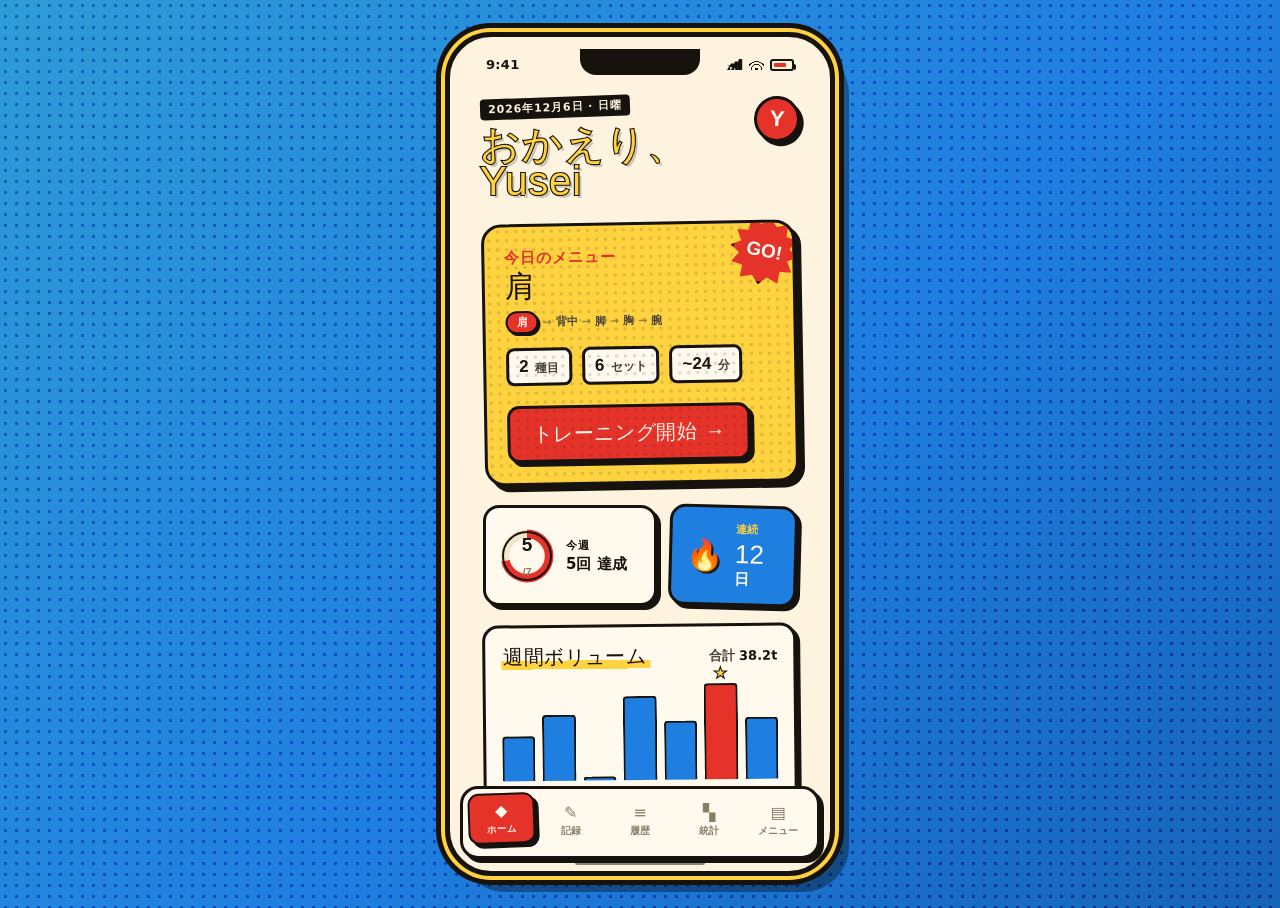
==== index.html @ d65d7e04 "feat: 筋トレ記録アプリ（5部位ローテーション・スプレッドシートDB・PWA対応）" ====
<!doctype html>
<html lang="ja">
<head>
  <meta charset="utf-8" />
  <meta name="viewport" content="width=device-width, initial-scale=1, viewport-fit=cover" />
  <title>筋トレ記録</title>
  <meta name="theme-color" content="#ffd23f" />
  <link rel="manifest" href="manifest.webmanifest" />
  <!-- iOS: ホーム画面に追加でフルスクリーン起動 -->
  <meta name="apple-mobile-web-app-capable" content="yes" />
  <meta name="apple-mobile-web-app-status-bar-style" content="default" />
  <meta name="apple-mobile-web-app-title" content="筋トレ" />
  <link rel="apple-touch-icon" href="apple-touch-icon.png" />
  <link rel="stylesheet" href="css/style.css" />
</head>
<body>
  <!-- デスクトップで見たときの背景。実機ではフレームは消える想定 -->
  <div class="stage">
    <div class="phone" role="application" aria-label="筋トレ記録アプリ プロトタイプ">
      <div class="phone__notch" aria-hidden="true"></div>

      <!-- ステータスバー -->
      <div class="statusbar" aria-hidden="true">
        <span class="statusbar__time">9:41</span>
        <span class="statusbar__icons">
          <i class="ic ic-signal"></i><i class="ic ic-wifi"></i><i class="ic ic-batt"></i>
        </span>
      </div>

      <!-- スクリーン群 -->
      <main class="screens" id="screens">

        <!-- ========== ホーム ========== -->
        <section class="screen is-active" id="screen-home" aria-labelledby="home-h">
          <header class="topbar">
            <div>
              <p class="topbar__eyebrow">2026年7月11日 · 土曜</p>
              <h1 class="topbar__title" id="home-h">おかえり、Yusei</h1>
            </div>
            <div class="avatar" aria-hidden="true">Y</div>
          </header>

          <!-- 今日のメニュー（ヒーローカード） -->
          <article class="hero-card">
            <div class="hero-card__glow" aria-hidden="true"></div>
            <p class="hero-card__label">今日のメニュー</p>
            <h2 class="hero-card__title" id="hero-menu">肩</h2>
            <p class="hero-card__rotation" id="hero-rotation" aria-label="部位ローテーション"></p>
            <ul class="hero-card__meta" id="hero-meta">
              <li><b>2</b> 種目</li>
              <li><b>6</b> セット</li>
              <li><b>~24</b> 分</li>
            </ul>
            <button class="btn btn--accent" data-goto="log">
              トレーニング開始
              <span class="btn__arrow" aria-hidden="true">→</span>
            </button>
          </article>

          <!-- ストリーク & 週間リング -->
          <div class="stat-row">
            <article class="stat-card">
              <div class="ring" style="--val:71" id="week-ring">
                <svg viewBox="0 0 44 44" aria-hidden="true">
                  <circle class="ring__bg" cx="22" cy="22" r="18" />
                  <circle class="ring__fg" cx="22" cy="22" r="18" />
                </svg>
                <span class="ring__num" id="week-ring-num">5<small>/7</small></span>
              </div>
              <div class="stat-card__body">
                <p class="stat-card__k">今週</p>
                <p class="stat-card__v" id="week-count">5回 達成</p>
              </div>
            </article>

            <article class="stat-card stat-card--streak">
              <span class="flame" aria-hidden="true">🔥</span>
              <div class="stat-card__body">
                <p class="stat-card__k">連続</p>
                <p class="stat-card__v"><b id="streak-num">12</b> 日</p>
              </div>
            </article>
          </div>

          <!-- 週間ボリューム（ミニ棒グラフ） -->
          <article class="panel">
            <div class="panel__head">
              <h3 class="panel__title">週間ボリューム</h3>
              <span class="panel__sub">合計 <b id="week-total">38.2t</b></span>
            </div>
            <div class="bars" id="home-bars" aria-hidden="true"></div>
            <div class="bars__labels">
              <span>月</span><span>火</span><span>水</span><span>木</span><span>金</span><span>土</span><span>日</span>
            </div>
          </article>

          <!-- 直近の自己ベスト -->
          <article class="panel">
            <div class="panel__head">
              <h3 class="panel__title">最近の自己ベスト</h3>
              <span class="pr-tag">PR</span>
            </div>
            <ul class="pr-list" id="home-pr-list">
              <li><span>ベンチプレス</span><b>90 kg <small>×5</small></b></li>
              <li><span>スクワット</span><b>120 kg <small>×3</small></b></li>
            </ul>
          </article>
        </section>

        <!-- ========== 記録 ========== -->
        <section class="screen" id="screen-log" aria-labelledby="log-h" hidden>
          <header class="topbar">
            <div>
              <p class="topbar__eyebrow" id="log-eyebrow">今日のトレーニング</p>
              <h1 class="topbar__title" id="log-h">肩</h1>
            </div>
            <button class="pill pill--live"><span class="dot"></span>LIVE</button>
          </header>

          <!-- 進行中サマリー -->
          <div class="log-summary">
            <div><p class="log-summary__k">ボリューム</p><p class="log-summary__v">6,420<small>kg</small></p></div>
            <div><p class="log-summary__k">セット</p><p class="log-summary__v">9<small>/18</small></p></div>
            <div><p class="log-summary__k">種目</p><p class="log-summary__v">2<small>/5</small></p></div>
          </div>

          <!-- 種目カード群 -->
          <div id="exercise-list"></div>

          <button class="btn btn--ghost btn--full" id="add-exercise">＋ 種目を追加</button>
          <button class="btn btn--accent btn--full" id="finish-session" data-goto="history">トレーニングを終了</button>
        </section>

        <!-- ========== 履歴 ========== -->
        <section class="screen" id="screen-history" aria-labelledby="hist-h" hidden>
          <header class="topbar">
            <div>
              <p class="topbar__eyebrow" id="hist-sub">これまで 142 セッション</p>
              <h1 class="topbar__title" id="hist-h">履歴</h1>
            </div>
          </header>
          <div class="history-list" id="history-list"></div>
        </section>

        <!-- ========== 統計 ========== -->
        <section class="screen" id="screen-stats" aria-labelledby="stats-h" hidden>
          <header class="topbar">
            <div>
              <p class="topbar__eyebrow">直近12週</p>
              <h1 class="topbar__title" id="stats-h">統計</h1>
            </div>
          </header>

          <article class="panel">
            <div class="panel__head">
              <h3 class="panel__title">総ボリューム推移</h3>
              <span class="panel__sub trend-up" id="trend-pct">▲ 8.4%</span>
            </div>
            <svg class="line-chart" id="line-chart" viewBox="0 0 300 120" preserveAspectRatio="none" aria-hidden="true"></svg>
          </article>

          <article class="panel">
            <h3 class="panel__title">部位別バランス</h3>
            <ul class="muscle-list" id="muscle-list"></ul>
          </article>

          <article class="panel">
            <div class="panel__head">
              <h3 class="panel__title">自己ベスト</h3>
              <span class="pr-tag">PR</span>
            </div>
            <ul class="pr-list pr-list--big" id="pr-list"></ul>
          </article>
        </section>

        <!-- ========== メニュー編集（部位別） ========== -->
        <section class="screen" id="screen-menu" aria-labelledby="menu-h" hidden>
          <header class="topbar">
            <div>
              <p class="topbar__eyebrow">部位別で組む</p>
              <h1 class="topbar__title" id="menu-h">メニュー編集</h1>
            </div>
            <button class="pill" id="menu-count" aria-live="polite">0 種目</button>
          </header>

          <!-- メニュー切替（肩 / 背中 … ＋で追加） -->
          <div class="menu-tabs" id="menu-tabs" role="tablist" aria-label="メニュー選択"></div>

          <!-- 選択中メニューの名前（編集可） -->
          <label class="menu-name">
            <span class="menu-name__k">メニュー名</span>
            <input class="menu-name__in" id="menu-name" type="text" maxlength="24" />
          </label>

          <!-- 部位別セクション（アコーディオン） -->
          <div id="muscle-groups"></div>
        </section>

      </main>

      <!-- ボトムナビ -->
      <nav class="tabbar" aria-label="メインナビゲーション">
        <button class="tab is-active" data-goto="home" aria-current="page">
          <span class="tab__ico">◆</span><span class="tab__lbl">ホーム</span>
        </button>
        <button class="tab" data-goto="log">
          <span class="tab__ico">✎</span><span class="tab__lbl">記録</span>
        </button>
        <button class="tab" data-goto="history">
          <span class="tab__ico">≡</span><span class="tab__lbl">履歴</span>
        </button>
        <button class="tab" data-goto="stats">
          <span class="tab__ico">▚</span><span class="tab__lbl">統計</span>
        </button>
        <button class="tab" data-goto="menu">
          <span class="tab__ico">▤</span><span class="tab__lbl">メニュー</span>
        </button>
      </nav>

      <div class="phone__home" aria-hidden="true"></div>
    </div>
  </div>

  <script src="js/config.js"></script>
  <script src="js/api.js"></script>
  <script src="js/app.js"></script>
</body>
</html>
---- css/style.css ----
/* =========================================================
   筋トレ記録アプリ — プロトタイプ
   方向性: アメコミ風（American comic / コミックブック）
   太い黒アウトライン × ハードシャドウ × 網点(ハーフトーン)
   × 原色(レッド/イエロー/ブルー) × バースト形状
   ========================================================= */

:root {
  /* --- comic palette --- */
  --ink:     #16120d;
  --paper:   #fdf3df;
  --paper-2: #fff9ee;
  --red:     #e6332a;
  --red-dk:  #b3231c;
  --yellow:  #ffd23f;
  --blue:    #1f7fe0;
  --pink:    #ff5aa0;
  --cream-line: #efe2c2;

  /* エイリアス（旧クラスが参照する変数を上書き） */
  --accent:     var(--red);
  --accent-2:   var(--red-dk);
  --accent-ink: var(--paper-2);
  --gold:       var(--yellow);
  --text:       var(--ink);
  --text-dim:   #4a4238;
  --text-mute:  #8a7d66;
  --line:       var(--ink);
  --surface-1:  var(--paper-2);
  --surface-2:  #f3e7cb;

  /* --- type --- */
  --display: "Bangers", "Anton", Impact, "DisplayJP", "Hiragino Sans", "Yu Gothic", sans-serif;
  --sans:    "Hiragino Sans", "Yu Gothic", "Helvetica Neue", system-ui, sans-serif;

  /* --- shape / motion --- */
  --bd: 3px solid var(--ink);
  --pop: 6px 6px 0 var(--ink);
  --pop-sm: 4px 4px 0 var(--ink);
  --ease: cubic-bezier(0.22, 1.4, 0.4, 1);
  --dur: 300ms;
  --r-lg: 20px;
  --r-md: 16px;
  --r-sm: 10px;
}

* { box-sizing: border-box; margin: 0; padding: 0; }

/* 見出し(Bangers)の日本語フォールバック用: 極太ゴシックに固定
   （Bangersに和文グリフが無く、素のヒラギノW3に落ちて細く見えるのを防ぐ） */
@font-face {
  font-family: "DisplayJP";
  src: local("Hiragino Sans W8"), local("HiraginoSans-W8"),
       local("Hiragino Kaku Gothic StdN W8"),
       local("Yu Gothic Bold"), local("YuGothic-Bold");
  unicode-range: U+3000-30FF, U+4E00-9FFF, U+F900-FAFF, U+FF00-FFEF; /* かな・漢字・全角 */
}

/* ---- halftone helper: 網点 ---- */
:root {
  --halftone: radial-gradient(circle at center, var(--ink) 1.4px, transparent 1.6px);
}

body {
  font-family: var(--sans);
  font-weight: 600; /* 本文もW6ベースで太めに（細ゴシック禁止） */
  color: var(--ink);
  background:
    var(--halftone) 0 0 / 11px 11px,
    linear-gradient(135deg, #2f9bd6, #1f7fe0 55%, #1663b8);
  background-blend-mode: soft-light, normal;
  min-height: 100vh;
  display: grid;
  place-items: center;
  padding: 32px 16px;
  -webkit-font-smoothing: antialiased;
}

/* ---------- phone frame ---------- */
.stage { perspective: none; }

.phone {
  position: relative;
  width: 390px;
  height: 844px;
  max-height: calc(100vh - 48px);
  background: var(--paper);
  border-radius: 46px;
  padding: 12px;
  border: 5px solid var(--ink);
  box-shadow:
    0 0 0 4px var(--yellow),
    0 0 0 9px var(--ink),
    14px 16px 0 rgba(0,0,0,0.35);
  display: flex;
  flex-direction: column;
  overflow: hidden;
}

.phone__notch {
  position: absolute;
  top: 12px; left: 50%; transform: translateX(-50%);
  width: 120px; height: 26px;
  background: var(--ink);
  border-radius: 0 0 16px 16px;
  z-index: 40;
}

/* ---------- status bar ---------- */
.statusbar {
  display: flex; justify-content: space-between; align-items: center;
  padding: 8px 24px 4px;
  font-size: 13px; font-weight: 800; letter-spacing: 0.3px;
  color: var(--ink);
}
.statusbar__icons { display: flex; gap: 6px; align-items: center; }
.ic { display: inline-block; }
.ic-signal { width: 16px; height: 11px;
  clip-path: polygon(0 60%,20% 60%,20% 100%,0 100%, 25% 40%,45% 40%,45% 100%,25% 100%,
    50% 22%,70% 22%,70% 100%,50% 100%, 75% 0,95% 0,95% 100%,75% 100%);
  background: currentColor; }
.ic-wifi { width: 15px; height: 11px;
  background: radial-gradient(circle at 50% 100%, currentColor 0 2px, transparent 2px),
  radial-gradient(circle at 50% 100%, transparent 5px, currentColor 5px 6px, transparent 6px),
  radial-gradient(circle at 50% 100%, transparent 8px, currentColor 8px 9px, transparent 9px); }
.ic-batt { width: 24px; height: 12px; border: 2px solid currentColor; border-radius: 3px;
  position: relative; }
.ic-batt::before { content:""; position:absolute; inset:2px; right:6px; background: var(--red);
  border-radius: 1px; }
.ic-batt::after { content:""; position:absolute; right:-4px; top:3px; width:2.5px; height:6px;
  background: currentColor; border-radius: 0 2px 2px 0; }

/* ---------- screens ---------- */
.screens { flex: 1; position: relative; overflow: hidden; }
.screen {
  position: absolute; inset: 0;
  overflow-y: auto;
  padding: 6px 18px 108px;
  scrollbar-width: none;
  opacity: 0;
  transform: translateY(16px) rotate(-1deg);
  pointer-events: none;
  transition: opacity var(--dur) var(--ease), transform var(--dur) var(--ease);
}
.screen::-webkit-scrollbar { display: none; }
.screen.is-active { opacity: 1; transform: none; pointer-events: auto; }
.screen[hidden] { display: none; }

/* ---------- topbar ---------- */
.topbar { display: flex; justify-content: space-between; align-items: flex-start; padding: 14px 0 18px; }
.topbar__eyebrow {
  display: inline-block;
  font-size: 11px; letter-spacing: 0.08em; text-transform: uppercase;
  color: var(--paper); font-weight: 800; margin-bottom: 8px;
  background: var(--ink); padding: 3px 8px; border-radius: 4px;
  transform: rotate(-2deg);
}
.topbar__title {
  font-family: var(--display); font-weight: 400;
  font-size: 40px; line-height: 0.92; letter-spacing: 0.02em;
  color: var(--yellow);
  -webkit-text-stroke: 2.2px var(--ink);
  paint-order: stroke fill;
  text-shadow: 3px 3px 0 rgba(0,0,0,0.18);
}
.avatar {
  width: 46px; height: 46px; border-radius: 50%;
  display: grid; place-items: center; flex: none;
  font-family: var(--display); font-size: 22px; color: var(--paper-2);
  background: var(--red); border: var(--bd);
  box-shadow: var(--pop-sm);
  transform: rotate(4deg);
}

/* ---------- hero card ---------- */
.hero-card {
  position: relative; overflow: hidden;
  border-radius: var(--r-lg);
  padding: 22px 20px 20px;
  background: var(--yellow);
  border: var(--bd);
  box-shadow: var(--pop);
  margin: 4px 3px 22px;
  transform: rotate(-1deg);
}
.hero-card__glow {
  position: absolute; inset: 0;
  background: var(--halftone) 0 0 / 9px 9px;
  opacity: 0.14; pointer-events: none;
}
/* burst badge */
.hero-card::after {
  content: "GO!"; position: absolute; top: -6px; right: -6px;
  width: 62px; height: 62px; display: grid; place-items: center;
  font-family: var(--display); font-size: 19px; color: var(--paper-2);
  background: var(--red); border: var(--bd);
  transform: rotate(12deg);
  clip-path: polygon(50% 0,61% 12%,78% 6%,78% 24%,95% 26%,86% 41%,100% 50%,86% 59%,95% 74%,78% 76%,78% 94%,61% 88%,50% 100%,39% 88%,22% 94%,22% 76%,5% 74%,14% 59%,0 50%,14% 41%,5% 26%,22% 24%,22% 6%,39% 12%);
}
.hero-card__label {
  font-family: var(--display); font-size: 15px; letter-spacing: 0.06em;
  color: var(--red); margin-bottom: 4px;
}
.hero-card__title {
  font-family: var(--display); font-size: 30px; font-weight: 400;
  line-height: 1.02; margin-bottom: 8px; color: var(--ink);
  letter-spacing: 0.01em;
}
/* 部位ローテーション（肩→背中→脚→胸→腕、今日の部位を強調） */
.hero-card__rotation {
  position: relative;
  display: flex; flex-wrap: wrap; align-items: center; gap: 4px;
  font-size: 11px; font-weight: 800; color: var(--text-dim);
  margin-bottom: 14px;
}
.hero-card__rotation b {
  background: var(--red); color: var(--paper-2);
  border: 2px solid var(--ink); border-radius: 999px;
  padding: 2px 9px;
  box-shadow: 2px 2px 0 var(--ink);
}
.hero-card__rotation .sep { opacity: 0.55; }
.hero-card__meta {
  list-style: none; display: flex; gap: 10px; margin-bottom: 20px;
}
.hero-card__meta li {
  background: var(--paper-2); border: var(--bd); border-radius: 8px;
  padding: 6px 10px; font-size: 12px; font-weight: 800; color: var(--text-dim);
}
.hero-card__meta b { font-family: var(--display); color: var(--ink); font-size: 17px; margin-right: 2px; }

/* ---------- buttons ---------- */
.btn {
  font-family: var(--display); font-size: 20px; font-weight: 400; letter-spacing: 0.03em;
  border: var(--bd); border-radius: 12px; cursor: pointer;
  padding: 12px 22px;
  display: inline-flex; align-items: center; justify-content: center; gap: 8px;
  transition: transform 120ms var(--ease), box-shadow 120ms var(--ease);
  color: var(--paper-2);
  background: var(--red);
  box-shadow: var(--pop-sm);
}
.btn--accent:hover { transform: translate(-2px,-2px); box-shadow: 7px 7px 0 var(--ink); }
.btn--accent:active { transform: translate(2px,2px); box-shadow: 2px 2px 0 var(--ink); }
.btn__arrow { transition: transform 200ms var(--ease); }
.btn--accent:hover .btn__arrow { transform: translateX(4px); }
.btn--full { width: 100%; margin-top: 14px; }
.btn--ghost {
  background: var(--paper-2); color: var(--ink);
  border: 3px dashed var(--ink); box-shadow: none;
}
.btn--ghost:hover { background: var(--yellow); box-shadow: var(--pop-sm); transform: translate(-2px,-2px); }

/* ---------- stat row ---------- */
.stat-row { display: grid; grid-template-columns: 1.15fr 0.85fr; gap: 12px; margin: 0 3px 18px; }
.stat-card {
  background: var(--paper-2); border: var(--bd); box-shadow: var(--pop-sm);
  border-radius: var(--r-md); padding: 14px;
  display: flex; align-items: center; gap: 12px;
}
.stat-card:nth-child(2) { transform: rotate(1.5deg); background: var(--blue); color: var(--paper-2); }
.stat-card__k { font-size: 11px; font-weight: 800; text-transform: uppercase; letter-spacing: 0.06em; margin-bottom: 2px; }
.stat-card--streak .stat-card__k { color: var(--yellow); }
.stat-card__v { font-size: 15px; font-weight: 800; }
.stat-card__v b { font-family: var(--display); font-size: 26px; font-weight: 400; }
.flame { font-size: 30px; filter: drop-shadow(2px 2px 0 var(--ink));
  animation: flicker 2s ease-in-out infinite; }
@keyframes flicker { 0%,100%{ transform: scale(1) rotate(-3deg);} 50%{ transform: scale(1.15) rotate(3deg);} }

/* progress ring */
.ring { position: relative; width: 54px; height: 54px; flex: none; }
.ring svg { width: 100%; height: 100%; transform: rotate(-90deg); }
.ring__bg { fill: none; stroke: var(--surface-2); stroke-width: 7; }
.ring__fg {
  fill: none; stroke: var(--red); stroke-width: 7; stroke-linecap: butt;
  stroke-dasharray: 113;
  stroke-dashoffset: calc(113 - 113 * var(--val) / 100);
  transition: stroke-dashoffset 900ms var(--ease);
}
.ring::after { content:""; position:absolute; inset:2px; border-radius:50%;
  border: 2.5px solid var(--ink); pointer-events:none; }
.ring__num { position: absolute; inset: 0; display: grid; place-items: center;
  font-family: var(--display); font-size: 19px; color: var(--ink); }
.ring__num small { font-size: 11px; color: var(--text-mute); }

/* ---------- panel ---------- */
.panel {
  background: var(--paper-2); border: var(--bd); box-shadow: var(--pop-sm);
  border-radius: var(--r-md); padding: 16px; margin: 0 3px 18px;
}
.panel:nth-of-type(even) { transform: rotate(-0.6deg); }
.panel__head { display: flex; justify-content: space-between; align-items: center; margin-bottom: 14px; }
.panel__title {
  font-family: var(--display); font-size: 20px; font-weight: 400; letter-spacing: 0.02em;
  color: var(--ink);
  background: linear-gradient(transparent 62%, var(--yellow) 62% 94%, transparent 94%);
  padding: 0 4px 0 2px;
}
.panel__sub { font-size: 13px; color: var(--text-dim); font-weight: 800; }
.panel__sub b { color: var(--ink); }
.trend-up { color: var(--paper-2); background: var(--red); border: 2px solid var(--ink);
  padding: 2px 8px; border-radius: 6px; }
.trend-down { color: var(--ink); background: var(--blue); border: 2px solid var(--ink);
  padding: 2px 8px; border-radius: 6px; }

/* mini bar chart */
.bars { display: flex; align-items: flex-end; gap: 7px; height: 96px; }
.bars .bar {
  flex: 1; border-radius: 4px 4px 0 0;
  background: var(--blue); border: 2.5px solid var(--ink); border-bottom: none;
  position: relative; transition: height 700ms var(--ease);
}
.bars .bar.is-peak { background: var(--red); }
.bars .bar.is-peak::after {
  content: "★"; position: absolute; top: -22px; left: 50%; transform: translateX(-50%);
  font-size: 16px; color: var(--yellow); -webkit-text-stroke: 1px var(--ink);
}
.bars__labels { display: flex; gap: 7px; margin-top: 6px; }
.bars__labels span { flex: 1; text-align: center; font-size: 11px; color: var(--text-mute); font-weight: 800; }

/* PR list */
.pr-tag {
  font-family: var(--display); font-size: 13px; letter-spacing: 0.06em;
  color: var(--paper-2); background: var(--red);
  padding: 3px 10px; border: 2px solid var(--ink); border-radius: 6px;
  transform: rotate(-4deg);
}
.pr-list { list-style: none; display: flex; flex-direction: column; gap: 11px; }
.pr-list li { display: flex; justify-content: space-between; align-items: center; font-size: 14px; font-weight: 700; }
.pr-list li span { color: var(--text-dim); }
.pr-list li b { font-weight: 800; }
.pr-list li b small { color: var(--text-mute); font-weight: 700; }
.pr-list--big li { padding-bottom: 11px; border-bottom: 2.5px dotted var(--cream-line); }
.pr-list--big li:last-child { border-bottom: none; padding-bottom: 0; }
.pr-list--big b { font-family: var(--display); font-size: 22px; font-weight: 400; }

/* ---------- log screen ---------- */
.pill {
  border: var(--bd); cursor: default; border-radius: 999px;
  padding: 6px 12px; font-family: var(--display); font-size: 15px;
  display: inline-flex; align-items: center; gap: 6px;
  background: var(--yellow); color: var(--ink); box-shadow: var(--pop-sm);
  transform: rotate(3deg);
}
.pill--live { background: var(--red); color: var(--paper-2); }
.pill .dot { width: 8px; height: 8px; border-radius: 50%; background: var(--paper-2);
  border: 1.5px solid var(--ink); animation: pulse 1.4s infinite; }
@keyframes pulse { 0%,100%{opacity:1;} 50%{opacity:0.25;} }

.log-summary {
  display: grid; grid-template-columns: repeat(3, 1fr); gap: 10px;
  margin: 0 3px 18px;
}
.log-summary > div { background: var(--paper-2); border: var(--bd); box-shadow: var(--pop-sm);
  border-radius: var(--r-sm); padding: 12px 8px; text-align: center; }
.log-summary > div:nth-child(2) { background: var(--yellow); transform: rotate(-2deg); }
.log-summary__k { font-size: 10px; font-weight: 800; text-transform: uppercase; color: var(--text-mute); margin-bottom: 3px; }
.log-summary__v { font-family: var(--display); font-size: 24px; font-weight: 400; }
.log-summary__v small { font-size: 12px; color: var(--text-mute); font-family: var(--sans); font-weight: 800; }

/* exercise card */
.ex {
  background: var(--paper-2); border: var(--bd); box-shadow: var(--pop-sm);
  border-radius: var(--r-md); margin: 0 3px 16px; overflow: hidden;
}
.ex__head { display: flex; align-items: center; gap: 12px; padding: 14px; border-bottom: var(--bd); }
.ex__badge {
  width: 38px; height: 38px; border-radius: 9px; flex: none;
  display: grid; place-items: center; font-size: 17px;
  background: var(--yellow); border: var(--bd);
}
.ex__name { font-size: 16px; font-weight: 900; }
.ex__muscle { font-size: 11.5px; color: var(--text-mute); margin-top: 2px; font-weight: 700; }
.ex__prev { margin-left: auto; text-align: right; font-size: 10px; color: var(--text-mute); font-weight: 800; text-transform: uppercase; }
.ex__prev b { display: block; color: var(--ink); font-size: 14px; font-family: var(--display); font-weight: 400; }

.set-row {
  display: grid; grid-template-columns: 30px 1fr 1fr 44px;
  align-items: center; gap: 10px; padding: 11px 14px;
  font-size: 15px; transition: background 180ms;
}
.set-row + .set-row { border-top: 2px dotted var(--cream-line); }
.set-row__n {
  width: 26px; height: 26px; border-radius: 7px; display: grid; place-items: center;
  background: var(--ink); font-family: var(--display); font-size: 14px; color: var(--paper-2);
}
.set-val { font-weight: 800; }
.set-val small { color: var(--text-mute); font-weight: 700; font-size: 11px; margin-left: 2px; }

/* タップして打ち替えられる重量/レップ入力 */
.set-val--edit { display: inline-flex; align-items: baseline; gap: 2px; cursor: text; }
.set-val__in {
  width: 4ch; min-width: 3ch;
  border: none; background: transparent; padding: 0;
  font: inherit; font-weight: 800; color: var(--ink);
  border-bottom: 2px dashed color-mix(in srgb, var(--ink) 30%, transparent);
  border-radius: 0;
  -moz-appearance: textfield; appearance: textfield;
}
.set-val__in::-webkit-outer-spin-button,
.set-val__in::-webkit-inner-spin-button { -webkit-appearance: none; margin: 0; }
.set-val__in:focus {
  outline: none;
  background: var(--yellow);
  border-bottom: 2px solid var(--ink);
  box-shadow: 2px 2px 0 var(--ink);
}
.set-row.is-done .set-val__in:focus { background: var(--paper-2); }
.set-check {
  width: 30px; height: 30px; border-radius: 50%; border: var(--bd);
  background: var(--paper); cursor: pointer; color: transparent; font-size: 15px; font-weight: 900;
  display: grid; place-items: center; justify-self: end;
  transition: transform 120ms var(--ease), background 160ms;
}
.set-check:hover { transform: scale(1.1) rotate(-6deg); }
.set-row.is-done { background: var(--yellow); }
.set-row.is-done .set-check { background: var(--red); color: var(--paper-2); }
.ex__add {
  width: 100%; padding: 11px; background: var(--surface-2); border: none; cursor: pointer;
  color: var(--ink); font-family: var(--display); font-size: 15px; letter-spacing: 0.04em;
  border-top: var(--bd);
}
.ex__add:hover { background: var(--yellow); }

/* ---------- history ---------- */
.history-list { display: flex; flex-direction: column; gap: 14px; padding: 0 3px; }
.h-item {
  background: var(--paper-2); border: var(--bd); box-shadow: var(--pop-sm);
  border-radius: var(--r-md); padding: 14px; display: flex; gap: 12px; align-items: center;
  transition: transform 150ms var(--ease);
}
.h-item:nth-child(even) { transform: rotate(-1deg); }
.h-item:hover { transform: rotate(0deg) translate(-2px,-2px); box-shadow: 8px 8px 0 var(--ink); }
.h-date {
  flex: none; width: 54px; text-align: center;
  padding: 7px 0; border-radius: var(--r-sm); background: var(--red); color: var(--paper-2);
  border: var(--bd);
}
.h-date__d { font-family: var(--display); font-size: 24px; font-weight: 400; line-height: 0.9; }
.h-date__m { font-size: 10px; font-weight: 800; margin-top: 3px; }
.h-body { flex: 1; }
.h-body__t { font-size: 15px; font-weight: 900; margin-bottom: 4px; }
.h-body__meta { font-size: 12px; color: var(--text-mute); font-weight: 700; }
.h-vol { text-align: right; }
.h-vol b { font-family: var(--display); font-size: 20px; font-weight: 400; }
.h-vol small { display: block; font-size: 9px; color: var(--text-mute); text-transform: uppercase; font-weight: 800; }
.h-badge { font-family: var(--display); font-size: 12px; color: var(--paper-2); background: var(--blue);
  padding: 1px 7px; border: 2px solid var(--ink); border-radius: 5px; margin-right: 6px; }

/* ---------- stats ---------- */
.line-chart { width: 100%; height: 120px; overflow: visible; }
.muscle-list { list-style: none; display: flex; flex-direction: column; gap: 13px; }
.muscle-list li { display: grid; grid-template-columns: 52px 1fr 40px; align-items: center; gap: 12px; }
.muscle-list .m-name { font-size: 13px; color: var(--ink); font-weight: 800; }
.muscle-list .m-track { height: 14px; border-radius: 999px; background: var(--surface-2);
  border: 2.5px solid var(--ink); overflow: hidden; }
.muscle-list .m-fill { display: block; height: 100%;
  background: var(--red); transition: width 800ms var(--ease); }
.muscle-list li:nth-child(3n+1) .m-fill { background: var(--red); }
.muscle-list li:nth-child(3n+2) .m-fill { background: var(--blue); }
.muscle-list li:nth-child(3n) .m-fill { background: var(--yellow); }
.muscle-list .m-pct { font-family: var(--display); font-size: 15px; text-align: right; color: var(--ink); }

/* ---------- menu editor（部位別メニュー編集） ---------- */
.menu-tabs {
  display: flex; gap: 8px; overflow-x: auto; padding: 2px 3px 12px;
  scrollbar-width: none;
}
.menu-tabs::-webkit-scrollbar { display: none; }
.menu-chip {
  flex: none; cursor: pointer;
  font-family: var(--display); font-size: 15px; letter-spacing: 0.02em;
  padding: 7px 14px; border: var(--bd); border-radius: 999px;
  background: var(--paper-2); color: var(--ink);
  box-shadow: var(--pop-sm);
  transition: transform 120ms var(--ease);
}
.menu-chip:hover { transform: translate(-1px,-1px); }
.menu-chip:active { transform: translate(1px,1px); box-shadow: 2px 2px 0 var(--ink); }
.menu-chip.is-active { background: var(--red); color: var(--paper-2); transform: rotate(-2deg); }
.menu-chip--add { background: var(--yellow); width: 42px; text-align: center; padding: 7px 0; }

.menu-name {
  display: flex; align-items: center; gap: 10px;
  margin: 0 3px 18px; padding: 10px 14px;
  background: var(--yellow); border: var(--bd); border-radius: var(--r-md);
  box-shadow: var(--pop-sm);
}
.menu-name__k { font-size: 10px; font-weight: 800; text-transform: uppercase;
  letter-spacing: 0.06em; color: var(--ink); background: var(--paper-2);
  border: 2px solid var(--ink); border-radius: 5px; padding: 3px 6px; flex: none; }
.menu-name__in {
  flex: 1; min-width: 0; background: transparent; border: none;
  font-family: var(--display); font-size: 21px; color: var(--ink);
  letter-spacing: 0.02em;
}
.menu-name__in:focus { outline: none; }

/* muscle group section */
.mg {
  background: var(--paper-2); border: var(--bd); box-shadow: var(--pop-sm);
  border-radius: var(--r-md); margin: 0 3px 14px; overflow: hidden;
}
.mg__head {
  width: 100%; display: flex; align-items: center; gap: 12px;
  padding: 13px 14px; background: none; border: none; cursor: pointer;
  font-family: var(--sans);
}
.mg__dot {
  width: 34px; height: 34px; flex: none; border-radius: 9px; border: var(--bd);
  display: grid; place-items: center; font-size: 16px;
}
.mg--red .mg__dot { background: var(--red); }
.mg--blue .mg__dot { background: var(--blue); }
.mg--yellow .mg__dot { background: var(--yellow); }
.mg__name { font-family: var(--display); font-size: 22px; color: var(--ink); letter-spacing: 0.02em; }
.mg__count { margin-left: auto; font-size: 11px; font-weight: 800; color: var(--paper-2);
  background: var(--ink); border-radius: 999px; padding: 3px 10px; }
.mg__chev { font-size: 14px; color: var(--ink); transition: transform 200ms var(--ease); }
.mg.is-open .mg__chev { transform: rotate(90deg); }
.mg:not(.is-open) .mg__body { display: none; }
.mg__body { border-top: var(--bd); }

/* menu item row */
.mg-item {
  display: flex; align-items: center; gap: 12px; padding: 11px 14px;
  transition: background 160ms;
}
.mg-item + .mg-item, .mg-item + .mg-add { border-top: 2px dotted var(--cream-line); }
.mg-item.is-on { background: color-mix(in oklab, var(--yellow) 45%, var(--paper-2)); }
.mg-item__name { flex: 1; font-size: 14.5px; font-weight: 800; color: var(--text-dim); }
.mg-item.is-on .mg-item__name { color: var(--ink); }
.mg-item__del {
  flex: none; width: 26px; height: 26px; border-radius: 7px; cursor: pointer;
  border: 2px solid var(--ink); background: var(--paper); color: var(--ink);
  font-size: 16px; font-weight: 900; line-height: 1; display: grid; place-items: center;
  transition: transform 120ms var(--ease), background 160ms;
}
.mg-item__del:hover { background: var(--red); color: var(--paper-2); transform: rotate(90deg); }

/* comic toggle switch */
.toggle {
  flex: none; width: 50px; height: 28px; border: var(--bd); border-radius: 999px;
  background: var(--paper); position: relative; cursor: pointer; padding: 0;
  transition: background 180ms var(--ease);
}
.toggle::after {
  content: ""; position: absolute; top: 2px; left: 2px;
  width: 20px; height: 20px; border-radius: 50%;
  background: var(--ink);
  transition: transform 180ms var(--ease), background 180ms;
}
.toggle.is-on { background: var(--red); }
.toggle.is-on::after { transform: translateX(22px); background: var(--paper-2); }

/* add-exercise row */
.mg-add { display: flex; gap: 8px; padding: 12px 14px; background: var(--surface-2); }
.mg-add__in {
  flex: 1; min-width: 0; padding: 9px 12px;
  border: var(--bd); border-radius: 9px; background: var(--paper-2);
  font-family: var(--sans); font-size: 13px; font-weight: 700; color: var(--ink);
}
.mg-add__in::placeholder { color: var(--text-mute); font-weight: 700; }
.mg-add__in:focus { outline: none; box-shadow: var(--pop-sm); }
.mg-add__btn {
  flex: none; cursor: pointer; padding: 0 16px;
  border: var(--bd); border-radius: 9px; background: var(--blue); color: var(--paper-2);
  font-family: var(--display); font-size: 15px; letter-spacing: 0.03em;
  box-shadow: var(--pop-sm); transition: transform 120ms var(--ease);
}
.mg-add__btn:hover { transform: translate(-1px,-1px); }
.mg-add__btn:active { transform: translate(1px,1px); box-shadow: 2px 2px 0 var(--ink); }

/* ---------- tabbar ---------- */
.tabbar {
  position: absolute; left: 10px; right: 10px; bottom: 12px;
  display: grid; grid-template-columns: repeat(5, 1fr); gap: 2px;
  padding: 8px 5px;
  background: var(--paper-2);
  border: var(--bd);
  border-radius: 18px;
  box-shadow: var(--pop-sm);
  z-index: 30;
}
.tab {
  background: none; border: none; cursor: pointer;
  display: flex; flex-direction: column; align-items: center; gap: 3px;
  color: var(--text-mute); font-family: var(--sans);
  padding: 6px 0; border-radius: 11px;
  transition: transform 140ms var(--ease);
}
.tab__ico { font-size: 16px; }
.tab__lbl { font-size: 9.5px; font-weight: 800; white-space: nowrap; }
.tab:hover { color: var(--ink); transform: translateY(-2px); }
.tab.is-active { color: var(--paper-2); background: var(--red); border: 2.5px solid var(--ink);
  transform: translateY(-4px) rotate(-2deg); box-shadow: var(--pop-sm); }

/* home indicator */
.phone__home {
  position: absolute; bottom: 6px; left: 50%; transform: translateX(-50%);
  width: 130px; height: 5px; border-radius: 3px; background: var(--ink); opacity: 0.5; z-index: 41;
}

/* ---------- 保存トースト（同期状態の通知） ---------- */
.sync-toast {
  position: fixed;
  left: 50%;
  bottom: 28px;
  transform: translate(-50%, 20px);
  z-index: 100;
  padding: 10px 18px;
  background: var(--yellow);
  color: var(--ink);
  font-weight: 800;
  font-size: 13px;
  letter-spacing: 0.02em;
  border: var(--bd);
  border-radius: 999px;
  box-shadow: var(--pop-sm);
  opacity: 0;
  pointer-events: none;
  transition: opacity 180ms var(--ease-out-expo, ease), transform 180ms var(--ease-out-expo, ease);
}
.sync-toast.is-show {
  opacity: 1;
  transform: translate(-50%, 0);
}

/* ---------- reduced motion ---------- */
@media (prefers-reduced-motion: reduce) {
  * { animation: none !important; transition-duration: 1ms !important; }
}

/* ---------- narrow viewport (real phone) ---------- */
@media (max-width: 440px) {
  body { padding: 0; }
  .phone {
    width: 100vw; height: 100vh; max-height: 100vh;
    height: 100dvh; max-height: 100dvh; /* iOS Safariのアドレスバー分を吸収 */
    border-radius: 0; padding: 0; border: none;
    box-shadow: none;
  }
  .phone__notch, .phone__home { display: none; }
  /* 実機ではOSのステータスバーが出るので、偽の時計・アイコンは隠して余白だけ残す */
  .statusbar { padding-top: max(8px, env(safe-area-inset-top)); }
  .statusbar__time, .statusbar__icons { visibility: hidden; }
  .tabbar { bottom: max(12px, env(safe-area-inset-bottom)); }
}
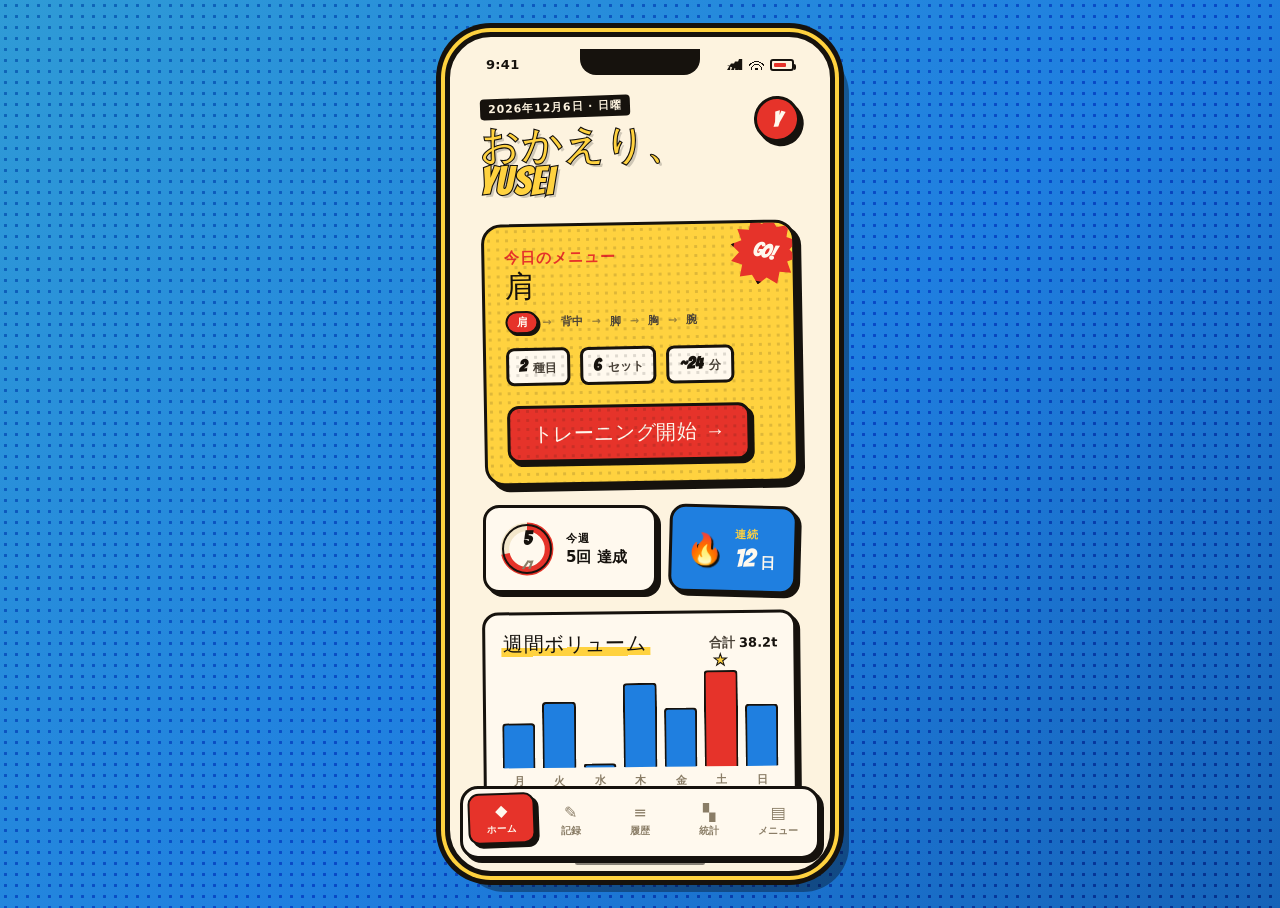
==== commit e96a5a1c: "fix: iPhoneでフォントが細く見える問題を修正（BangersをWebフォント配信・和文フォールバックにW7/W6追加）" ====
--- a/index.html
+++ b/index.html
@@ -11,6 +11,10 @@
   <meta name="apple-mobile-web-app-status-bar-style" content="default" />
   <meta name="apple-mobile-web-app-title" content="筋トレ" />
   <link rel="apple-touch-icon" href="apple-touch-icon.png" />
+  <!-- 見出し用コミックフォント（iPhoneにはBangers/Impactが無いためWebフォントで配信） -->
+  <link rel="preconnect" href="https://fonts.googleapis.com" />
+  <link rel="preconnect" href="https://fonts.gstatic.com" crossorigin />
+  <link rel="stylesheet" href="https://fonts.googleapis.com/css2?family=Bangers&display=swap" />
   <link rel="stylesheet" href="css/style.css" />
 </head>
 <body>
@@ -117,6 +121,9 @@
             <button class="pill pill--live"><span class="dot"></span>LIVE</button>
           </header>
 
+          <!-- 部位の切り替え（今日やる部位を選べる。初期値はローテーションの提案） -->
+          <div class="menu-tabs" id="log-menu-tabs" role="tablist" aria-label="今日の部位を選択"></div>
+
           <!-- 進行中サマリー -->
           <div class="log-summary">
             <div><p class="log-summary__k">ボリューム</p><p class="log-summary__v">6,420<small>kg</small></p></div>
--- a/css/style.css
+++ b/css/style.css
@@ -47,10 +47,13 @@
 * { box-sizing: border-box; margin: 0; padding: 0; }
 
 /* 見出し(Bangers)の日本語フォールバック用: 極太ゴシックに固定
-   （Bangersに和文グリフが無く、素のヒラギノW3に落ちて細く見えるのを防ぐ） */
+   （Bangersに和文グリフが無く、素のヒラギノW3に落ちて細く見えるのを防ぐ）
+   W8はMac、W7/W6はiPhone用の保険。上から順に見つかったものが使われる */
 @font-face {
   font-family: "DisplayJP";
   src: local("Hiragino Sans W8"), local("HiraginoSans-W8"),
+       local("Hiragino Sans W7"), local("HiraginoSans-W7"),
+       local("Hiragino Sans W6"), local("HiraginoSans-W6"),
        local("Hiragino Kaku Gothic StdN W8"),
        local("Yu Gothic Bold"), local("YuGothic-Bold");
   unicode-range: U+3000-30FF, U+4E00-9FFF, U+F900-FAFF, U+FF00-FFEF; /* かな・漢字・全角 */
@@ -206,16 +209,22 @@
   line-height: 1.02; margin-bottom: 8px; color: var(--ink);
   letter-spacing: 0.01em;
 }
-/* 部位ローテーション（肩→背中→脚→胸→腕、今日の部位を強調） */
+/* 部位ローテーション = 部位の選択UI（タップで今日のメニューを変更、★は提案） */
 .hero-card__rotation {
   position: relative;
   display: flex; flex-wrap: wrap; align-items: center; gap: 4px;
   font-size: 11px; font-weight: 800; color: var(--text-dim);
   margin-bottom: 14px;
 }
-.hero-card__rotation b {
+.hero-card__rotation .rot-btn {
+  border: none; background: transparent; cursor: pointer;
+  padding: 2px 5px; font: inherit; font-weight: 800; color: var(--text-dim);
+  border-radius: 999px;
+}
+.hero-card__rotation .rot-btn:active { transform: translate(1px, 1px); }
+.hero-card__rotation .rot-btn.is-active {
   background: var(--red); color: var(--paper-2);
-  border: 2px solid var(--ink); border-radius: 999px;
+  border: 2px solid var(--ink);
   padding: 2px 9px;
   box-shadow: 2px 2px 0 var(--ink);
 }
@@ -479,6 +488,59 @@
 .menu-chip:active { transform: translate(1px,1px); box-shadow: 2px 2px 0 var(--ink); }
 .menu-chip.is-active { background: var(--red); color: var(--paper-2); transform: rotate(-2deg); }
 .menu-chip--add { background: var(--yellow); width: 42px; text-align: center; padding: 7px 0; }
+
+/* ---------- 記録画面: 部位切替 & 種目の削除・追加ピッカー ---------- */
+#log-menu-tabs { padding-bottom: 14px; }
+
+.ex__del {
+  flex: none; width: 26px; height: 26px; margin-left: 4px;
+  border: 2.5px solid var(--ink); border-radius: 999px;
+  background: var(--paper); color: var(--ink);
+  font-size: 15px; font-weight: 900; line-height: 1;
+  cursor: pointer; box-shadow: 2px 2px 0 var(--ink);
+}
+.ex__del:active { transform: translate(1px,1px); box-shadow: none; }
+
+.picker {
+  position: absolute; inset: 0; z-index: 60;
+  background: rgba(22,18,13,0.55);
+  display: grid; align-items: end;
+}
+.picker__panel {
+  max-height: 74%; overflow-y: auto;
+  background: var(--paper-2);
+  border-top: var(--bd);
+  border-radius: 22px 22px 0 0;
+  padding: 18px 16px calc(20px + env(safe-area-inset-bottom));
+  animation: picker-in 220ms var(--ease);
+}
+@keyframes picker-in { from { transform: translateY(30%); } to { transform: translateY(0); } }
+.picker__title {
+  font-family: var(--display); font-size: 22px; margin-bottom: 10px;
+  letter-spacing: 0.02em;
+}
+.picker__group {
+  font-size: 12px; font-weight: 800; color: var(--text-dim);
+  margin: 12px 0 6px;
+}
+.picker__items { display: grid; grid-template-columns: 1fr 1fr; gap: 8px; }
+.picker__item {
+  border: var(--bd); border-radius: var(--r-sm);
+  background: var(--paper); color: var(--ink);
+  padding: 10px 8px; font-size: 13px; font-weight: 800;
+  cursor: pointer; box-shadow: 3px 3px 0 var(--ink);
+  text-align: center;
+}
+.picker__item:active { transform: translate(2px,2px); box-shadow: none; }
+.picker__empty { font-size: 13px; font-weight: 700; color: var(--text-mute); padding: 8px 0; }
+.picker__close {
+  display: block; width: 100%; margin-top: 16px;
+  border: var(--bd); border-radius: var(--r-md);
+  background: var(--yellow); color: var(--ink);
+  font-family: var(--display); font-size: 17px;
+  padding: 11px 0; cursor: pointer; box-shadow: var(--pop-sm);
+}
+.picker__close:active { transform: translate(2px,2px); box-shadow: none; }
 
 .menu-name {
   display: flex; align-items: center; gap: 10px;
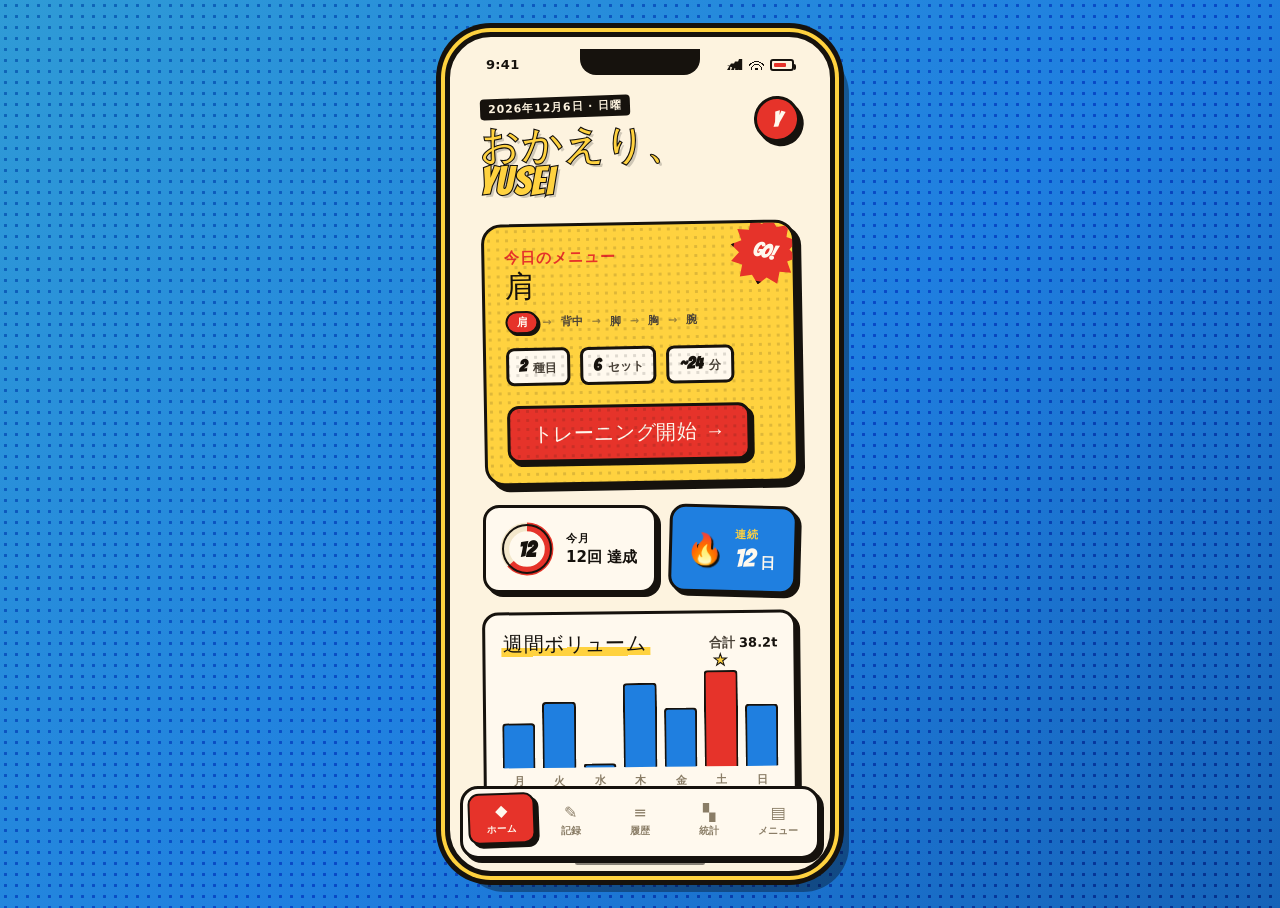
==== commit 9c8d47cf: "feat: ホームのリングカードを今月のトレーニング回数表示に変更（視認性改善）" ====
--- a/index.html
+++ b/index.html
@@ -64,16 +64,16 @@
           <!-- ストリーク & 週間リング -->
           <div class="stat-row">
             <article class="stat-card">
-              <div class="ring" style="--val:71" id="week-ring">
+              <div class="ring" style="--val:63" id="week-ring">
                 <svg viewBox="0 0 44 44" aria-hidden="true">
                   <circle class="ring__bg" cx="22" cy="22" r="18" />
                   <circle class="ring__fg" cx="22" cy="22" r="18" />
                 </svg>
-                <span class="ring__num" id="week-ring-num">5<small>/7</small></span>
+                <span class="ring__num" id="week-ring-num">12</span>
               </div>
               <div class="stat-card__body">
-                <p class="stat-card__k">今週</p>
-                <p class="stat-card__v" id="week-count">5回 達成</p>
+                <p class="stat-card__k">今月</p>
+                <p class="stat-card__v" id="week-count">12回 達成</p>
               </div>
             </article>
 
--- a/css/style.css
+++ b/css/style.css
@@ -288,9 +288,10 @@
 }
 .ring::after { content:""; position:absolute; inset:2px; border-radius:50%;
   border: 2.5px solid var(--ink); pointer-events:none; }
-.ring__num { position: absolute; inset: 0; display: grid; place-items: center;
-  font-family: var(--display); font-size: 19px; color: var(--ink); }
-.ring__num small { font-size: 11px; color: var(--text-mute); }
+.ring__num { position: absolute; inset: 0;
+  display: flex; align-items: center; justify-content: center;
+  white-space: nowrap;
+  font-family: var(--display); font-size: 21px; color: var(--ink); }
 
 /* ---------- panel ---------- */
 .panel {
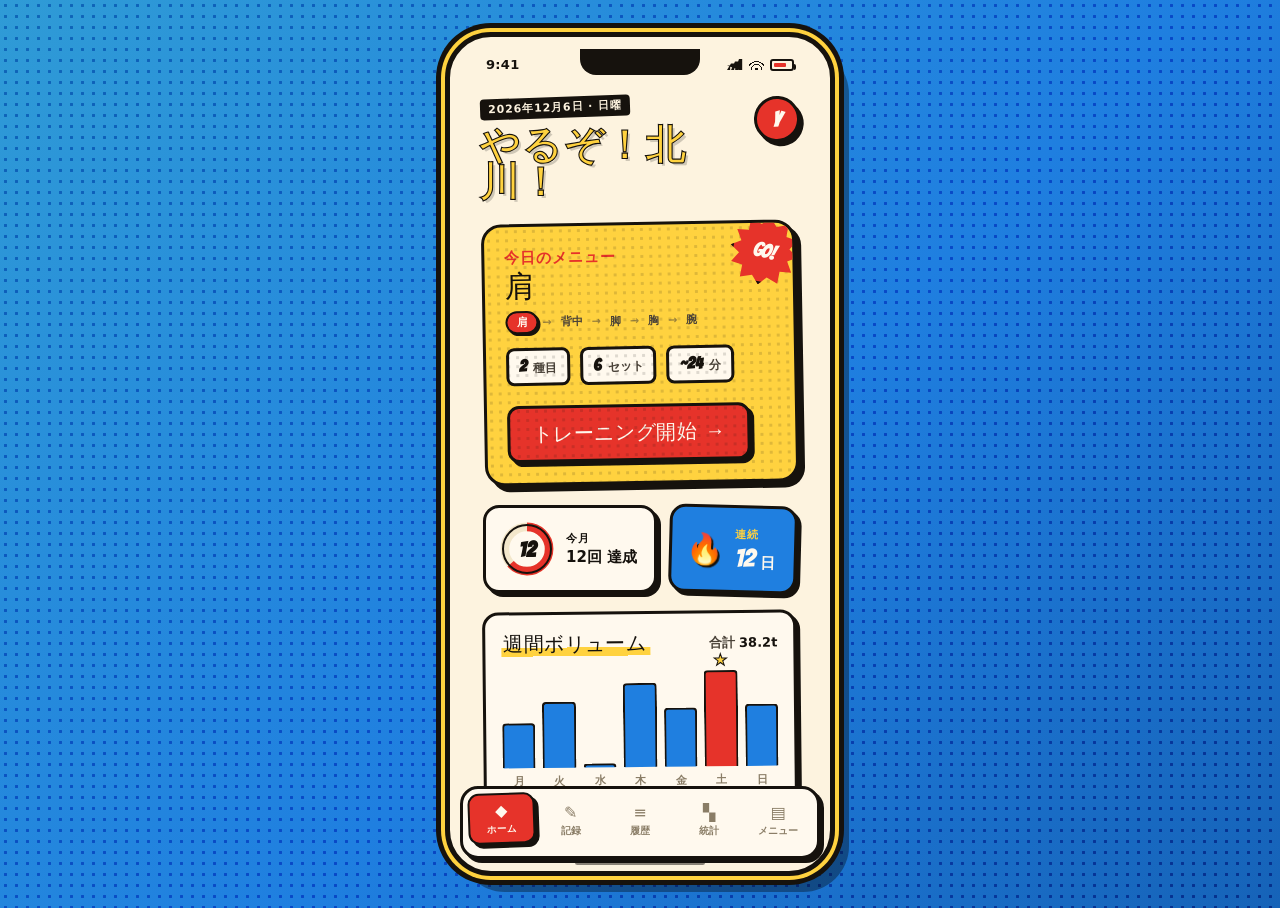
==== commit 481dde68: "feat: ホームの挨拶を「やるぞ！北川！」に変更" ====
--- a/index.html
+++ b/index.html
@@ -39,7 +39,7 @@
           <header class="topbar">
             <div>
               <p class="topbar__eyebrow">2026年7月11日 · 土曜</p>
-              <h1 class="topbar__title" id="home-h">おかえり、Yusei</h1>
+              <h1 class="topbar__title" id="home-h">やるぞ！北川！</h1>
             </div>
             <div class="avatar" aria-hidden="true">Y</div>
           </header>
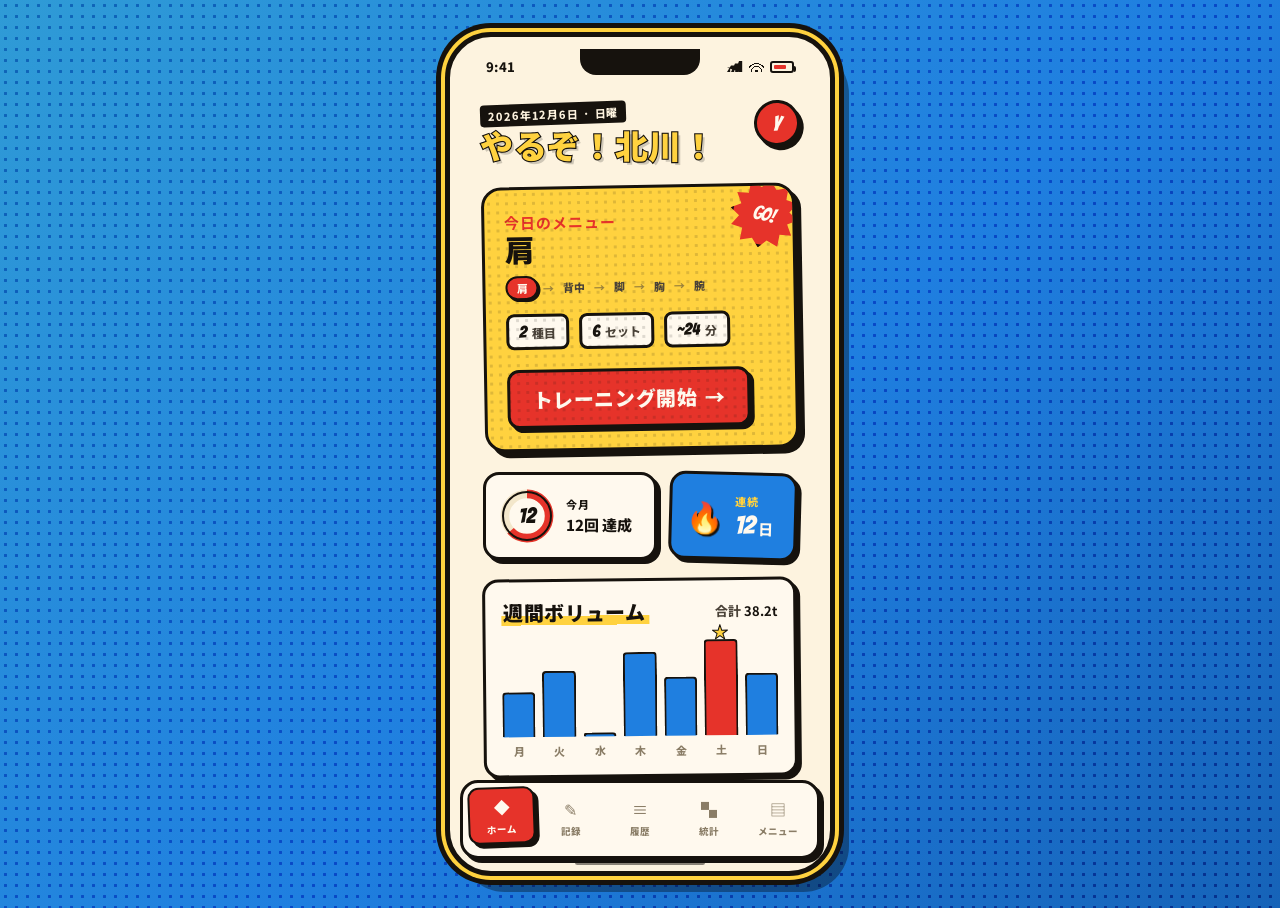
==== commit c34a9c5e: "fix: 和文フォントをNoto Sans JP(700/900)のWebフォント配信に変更しiPhoneでも極太表示に" ====
--- a/index.html
+++ b/index.html
@@ -11,10 +11,11 @@
   <meta name="apple-mobile-web-app-status-bar-style" content="default" />
   <meta name="apple-mobile-web-app-title" content="筋トレ" />
   <link rel="apple-touch-icon" href="apple-touch-icon.png" />
-  <!-- 見出し用コミックフォント（iPhoneにはBangers/Impactが無いためWebフォントで配信） -->
+  <!-- コミックフォント（Bangers）+ 和文極太（Noto Sans JP 700/900）。
+       iPhoneはローカルの極太ヒラギノを参照できず細字に落ちるため、和文もWebフォントで配信する -->
   <link rel="preconnect" href="https://fonts.googleapis.com" />
   <link rel="preconnect" href="https://fonts.gstatic.com" crossorigin />
-  <link rel="stylesheet" href="https://fonts.googleapis.com/css2?family=Bangers&display=swap" />
+  <link rel="stylesheet" href="https://fonts.googleapis.com/css2?family=Bangers&family=Noto+Sans+JP:wght@700;900&display=swap" />
   <link rel="stylesheet" href="css/style.css" />
 </head>
 <body>
--- a/css/style.css
+++ b/css/style.css
@@ -30,8 +30,8 @@
   --surface-2:  #f3e7cb;
 
   /* --- type --- */
-  --display: "Bangers", "Anton", Impact, "DisplayJP", "Hiragino Sans", "Yu Gothic", sans-serif;
-  --sans:    "Hiragino Sans", "Yu Gothic", "Helvetica Neue", system-ui, sans-serif;
+  --display: "Bangers", "Anton", Impact, "DisplayJP", "Noto Sans JP", "Hiragino Sans", "Yu Gothic", sans-serif;
+  --sans:    "Noto Sans JP", "Hiragino Sans", "Yu Gothic", "Helvetica Neue", system-ui, sans-serif;
 
   /* --- shape / motion --- */
   --bd: 3px solid var(--ink);
@@ -44,7 +44,7 @@
   --r-sm: 10px;
 }
 
-* { box-sizing: border-box; margin: 0; padding: 0; }
+* { box-sizing: border-box; margin: 0; padding: 0; font-synthesis: none; /* 疑似ボールド禁止: Bangersは素の字形、和文は実フェイス(700/900)で太らせる */ }
 
 /* 見出し(Bangers)の日本語フォールバック用: 極太ゴシックに固定
    （Bangersに和文グリフが無く、素のヒラギノW3に落ちて細く見えるのを防ぐ）
@@ -66,7 +66,7 @@
 
 body {
   font-family: var(--sans);
-  font-weight: 600; /* 本文もW6ベースで太めに（細ゴシック禁止） */
+  font-weight: 700; /* 本文もボールドベースで太めに（細ゴシック禁止） */
   color: var(--ink);
   background:
     var(--halftone) 0 0 / 11px 11px,
@@ -159,13 +159,16 @@
   transform: rotate(-2deg);
 }
 .topbar__title {
-  font-family: var(--display); font-weight: 400;
+  font-family: var(--display); font-weight: 900;
   font-size: 40px; line-height: 0.92; letter-spacing: 0.02em;
   color: var(--yellow);
   -webkit-text-stroke: 2.2px var(--ink);
   paint-order: stroke fill;
   text-shadow: 3px 3px 0 rgba(0,0,0,0.18);
 }
+/* ホームの挨拶「やるぞ！北川！」は名前が改行で割れないよう1行固定 */
+#home-h { font-size: 33px; white-space: nowrap; }
+
 .avatar {
   width: 46px; height: 46px; border-radius: 50%;
   display: grid; place-items: center; flex: none;
@@ -205,7 +208,7 @@
   color: var(--red); margin-bottom: 4px;
 }
 .hero-card__title {
-  font-family: var(--display); font-size: 30px; font-weight: 400;
+  font-family: var(--display); font-size: 30px; font-weight: 900;
   line-height: 1.02; margin-bottom: 8px; color: var(--ink);
   letter-spacing: 0.01em;
 }
@@ -240,7 +243,7 @@
 
 /* ---------- buttons ---------- */
 .btn {
-  font-family: var(--display); font-size: 20px; font-weight: 400; letter-spacing: 0.03em;
+  font-family: var(--display); font-size: 20px; font-weight: 900; letter-spacing: 0.03em;
   border: var(--bd); border-radius: 12px; cursor: pointer;
   padding: 12px 22px;
   display: inline-flex; align-items: center; justify-content: center; gap: 8px;
@@ -271,7 +274,7 @@
 .stat-card__k { font-size: 11px; font-weight: 800; text-transform: uppercase; letter-spacing: 0.06em; margin-bottom: 2px; }
 .stat-card--streak .stat-card__k { color: var(--yellow); }
 .stat-card__v { font-size: 15px; font-weight: 800; }
-.stat-card__v b { font-family: var(--display); font-size: 26px; font-weight: 400; }
+.stat-card__v b { font-family: var(--display); font-size: 26px; font-weight: 900; }
 .flame { font-size: 30px; filter: drop-shadow(2px 2px 0 var(--ink));
   animation: flicker 2s ease-in-out infinite; }
 @keyframes flicker { 0%,100%{ transform: scale(1) rotate(-3deg);} 50%{ transform: scale(1.15) rotate(3deg);} }
@@ -301,7 +304,7 @@
 .panel:nth-of-type(even) { transform: rotate(-0.6deg); }
 .panel__head { display: flex; justify-content: space-between; align-items: center; margin-bottom: 14px; }
 .panel__title {
-  font-family: var(--display); font-size: 20px; font-weight: 400; letter-spacing: 0.02em;
+  font-family: var(--display); font-size: 20px; font-weight: 900; letter-spacing: 0.02em;
   color: var(--ink);
   background: linear-gradient(transparent 62%, var(--yellow) 62% 94%, transparent 94%);
   padding: 0 4px 0 2px;
@@ -342,7 +345,7 @@
 .pr-list li b small { color: var(--text-mute); font-weight: 700; }
 .pr-list--big li { padding-bottom: 11px; border-bottom: 2.5px dotted var(--cream-line); }
 .pr-list--big li:last-child { border-bottom: none; padding-bottom: 0; }
-.pr-list--big b { font-family: var(--display); font-size: 22px; font-weight: 400; }
+.pr-list--big b { font-family: var(--display); font-size: 22px; font-weight: 900; }
 
 /* ---------- log screen ---------- */
 .pill {
@@ -365,7 +368,7 @@
   border-radius: var(--r-sm); padding: 12px 8px; text-align: center; }
 .log-summary > div:nth-child(2) { background: var(--yellow); transform: rotate(-2deg); }
 .log-summary__k { font-size: 10px; font-weight: 800; text-transform: uppercase; color: var(--text-mute); margin-bottom: 3px; }
-.log-summary__v { font-family: var(--display); font-size: 24px; font-weight: 400; }
+.log-summary__v { font-family: var(--display); font-size: 24px; font-weight: 900; }
 .log-summary__v small { font-size: 12px; color: var(--text-mute); font-family: var(--sans); font-weight: 800; }
 
 /* exercise card */
@@ -382,7 +385,7 @@
 .ex__name { font-size: 16px; font-weight: 900; }
 .ex__muscle { font-size: 11.5px; color: var(--text-mute); margin-top: 2px; font-weight: 700; }
 .ex__prev { margin-left: auto; text-align: right; font-size: 10px; color: var(--text-mute); font-weight: 800; text-transform: uppercase; }
-.ex__prev b { display: block; color: var(--ink); font-size: 14px; font-family: var(--display); font-weight: 400; }
+.ex__prev b { display: block; color: var(--ink); font-size: 14px; font-family: var(--display); font-weight: 900; }
 
 .set-row {
   display: grid; grid-template-columns: 30px 1fr 1fr 44px;
@@ -446,13 +449,13 @@
   padding: 7px 0; border-radius: var(--r-sm); background: var(--red); color: var(--paper-2);
   border: var(--bd);
 }
-.h-date__d { font-family: var(--display); font-size: 24px; font-weight: 400; line-height: 0.9; }
+.h-date__d { font-family: var(--display); font-size: 24px; font-weight: 900; line-height: 0.9; }
 .h-date__m { font-size: 10px; font-weight: 800; margin-top: 3px; }
 .h-body { flex: 1; }
 .h-body__t { font-size: 15px; font-weight: 900; margin-bottom: 4px; }
 .h-body__meta { font-size: 12px; color: var(--text-mute); font-weight: 700; }
 .h-vol { text-align: right; }
-.h-vol b { font-family: var(--display); font-size: 20px; font-weight: 400; }
+.h-vol b { font-family: var(--display); font-size: 20px; font-weight: 900; }
 .h-vol small { display: block; font-size: 9px; color: var(--text-mute); text-transform: uppercase; font-weight: 800; }
 .h-badge { font-family: var(--display); font-size: 12px; color: var(--paper-2); background: var(--blue);
   padding: 1px 7px; border: 2px solid var(--ink); border-radius: 5px; margin-right: 6px; }
